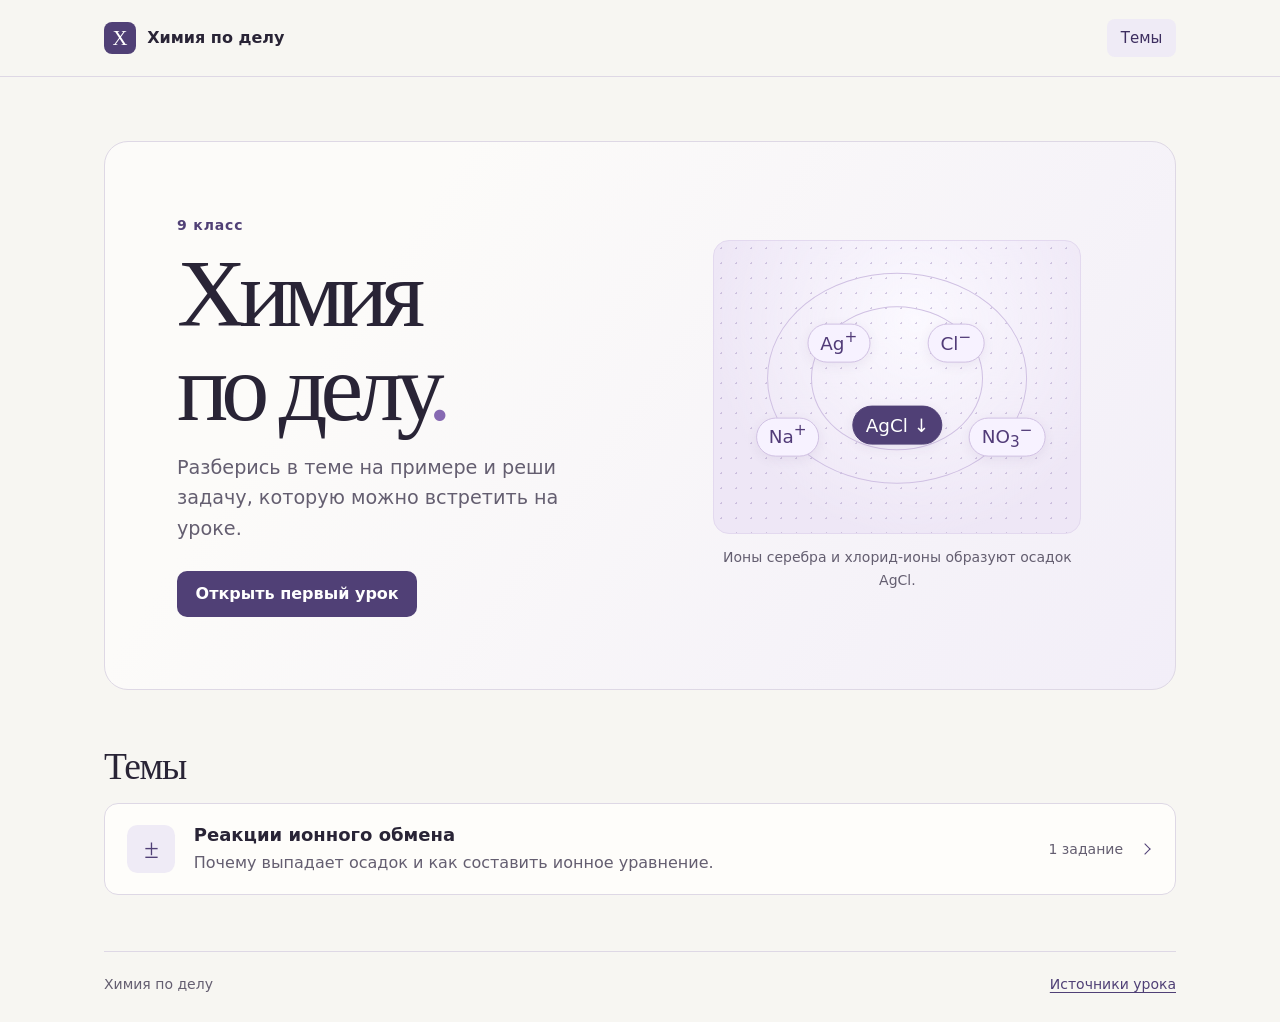
==== index.html @ 4c8f708d "Add chemistry lessons and ion exchange practice" ====
<!doctype html>
<html lang="ru">
<head>
  <meta charset="utf-8">
  <meta name="viewport" content="width=device-width, initial-scale=1">
  <meta name="description" content="Химия для 9 класса. Короткие объяснения и школьные задачи с разбором.">
  <meta name="theme-color" content="#f7f6f2">
  <title>Темы · Химия по делу</title>
  <link rel="stylesheet" href="styles.css">
</head>
<body>
  <a class="skip-link" href="#main">К содержанию</a>
  <header class="site-header">
    <div class="frame header-inner">
      <a class="brand" href="./" aria-label="Химия по делу, главная">
        <span class="brand-mark" aria-hidden="true">Х</span>
        Химия по делу
      </a>
      <nav aria-label="Основная навигация">
        <a class="nav-link" href="./" aria-current="page">Темы</a>
      </nav>
    </div>
  </header>

  <main id="main" class="frame home">
    <section class="hero" aria-labelledby="home-title">
      <div class="hero-copy">
        <p class="eyebrow">9 класс</p>
        <h1 id="home-title">Химия<br>по делу<span class="title-period">.</span></h1>
        <p class="lead">Разберись в теме на примере и реши задачу, которую можно встретить на уроке.</p>
        <a class="button" href="ion-exchange.html">Открыть первый урок</a>
      </div>

      <figure class="hero-figure">
        <div class="ion-diagram" aria-hidden="true">
          <span class="orbit orbit-outer"></span>
          <span class="orbit orbit-inner"></span>
          <span class="diagram-ion ion-silver">Ag<sup>+</sup></span>
          <span class="diagram-ion ion-chloride">Cl<sup>−</sup></span>
          <span class="diagram-ion ion-sodium">Na<sup>+</sup></span>
          <span class="diagram-ion ion-nitrate">NO<sub>3</sub><sup>−</sup></span>
          <span class="diagram-product">AgCl ↓</span>
        </div>
        <figcaption>Ионы серебра и хлорид-ионы образуют осадок AgCl.</figcaption>
      </figure>
    </section>

    <section class="topic-section" aria-labelledby="topics-title">
      <h2 id="topics-title">Темы</h2>
      <ul class="topic-list">
        <li>
          <a class="topic-card" href="ion-exchange.html">
            <span class="topic-symbol" aria-hidden="true">±</span>
            <div class="topic-copy">
              <h3>Реакции ионного обмена</h3>
              <p>Почему выпадает осадок и как составить ионное уравнение.</p>
            </div>
            <span class="topic-meta">1 задание</span>
            <span class="topic-chevron" aria-hidden="true"></span>
          </a>
        </li>
      </ul>
    </section>
  </main>

  <footer class="frame site-footer">
    <span>Химия по делу</span>
    <a href="ion-exchange.html#sources">Источники урока</a>
  </footer>
</body>
</html>
---- styles.css ----
:root {
  color-scheme: light;
  --paper: #f7f6f2;
  --surface: #fefdfa;
  --ink: #292436;
  --muted: #645e70;
  --accent: #504076;
  --accent-dark: #3d2e60;
  --wash: #efebf6;
  --line: #ded8e5;
  --serif: Georgia, 'Times New Roman', serif;
  --sans: 'Segoe UI', system-ui, sans-serif;
}

*, *::before, *::after { box-sizing: border-box; }
[hidden] { display: none !important; }

body {
  margin: 0;
  min-width: 0;
  min-height: 100vh;
  display: flex;
  flex-direction: column;
  color: var(--ink);
  background: var(--paper);
  font: 1rem/1.6 var(--sans);
}

a { color: var(--accent); text-underline-offset: .23em; }
a:hover { color: var(--accent-dark); }
:focus-visible { outline: 2px solid #6a509a; outline-offset: 4px; }
button, input { font: inherit; }
sup, sub { line-height: 0; }
h1, h2, h3, p, figure { margin: 0; }
h1, h2 { font-family: var(--serif); font-weight: 500; line-height: 1.1; }
h2 { font-size: clamp(1.75rem, 4vw, 2.35rem); letter-spacing: -.035em; }
h3 { font-size: 1.125rem; line-height: 1.35; }

.frame { width: min(100% - 3rem, 67rem); margin-inline: auto; }
.skip-link { position: fixed; top: .75rem; left: .75rem; z-index: 2; padding: .5rem .75rem; background: var(--surface); transform: translateY(-200%); }
.skip-link:focus { transform: none; }
.site-header { border-bottom: 1px solid var(--line); }
.header-inner { min-height: 4.75rem; display: flex; align-items: center; justify-content: space-between; gap: 1rem; }
.brand { display: inline-flex; align-items: center; gap: .7rem; font-weight: 650; color: var(--ink); text-decoration: none; }
.brand-mark { display: grid; place-items: center; width: 2rem; height: 2rem; background: var(--accent); color: white; border-radius: .5rem; font: 500 1.3rem/1 var(--serif); }
.nav-link { display: inline-block; padding: .45rem .85rem; border-radius: .5rem; color: var(--muted); font-size: .9375rem; text-decoration: none; }
.nav-link:hover, .nav-link[aria-current] { color: var(--accent-dark); background: var(--wash); }

.home { padding-block: clamp(1.5rem, 5vw, 4rem) 3.5rem; }
.hero {
  display: grid;
  grid-template-columns: minmax(0, 1.08fr) minmax(0, .92fr);
  align-items: center;
  gap: 2rem;
  padding: clamp(2rem, 6vw, 4.5rem);
  border: 1px solid var(--line);
  border-radius: 1.5rem;
  background: linear-gradient(125deg, #fcfbf9 25%, #f2eef8 100%);
}
.eyebrow { color: var(--accent); font-size: .875rem; font-weight: 650; letter-spacing: .06em; }
.hero h1 { margin-block: .65rem 1.1rem; font-size: clamp(3.75rem, 8.3vw, 6rem); line-height: .98; letter-spacing: -.075em; }
.title-period { color: #8669b2; }
.lead { color: var(--muted); font-size: clamp(1.05rem, 2.2vw, 1.2rem); max-width: 35ch; }
.button {
  display: inline-flex;
  align-items: center;
  justify-content: center;
  min-height: 2.875rem;
  padding: .55rem 1.1rem;
  border: 1px solid transparent;
  border-radius: .625rem;
  background: var(--accent);
  color: white;
  font-weight: 650;
  text-decoration: none;
  cursor: pointer;
}
.button:hover { background: var(--accent-dark); color: white; }
.hero .button { margin-top: 1.65rem; }
.hero-figure { width: 100%; max-width: 23rem; justify-self: center; }
.hero-figure figcaption { margin-top: .75rem; color: var(--muted); text-align: center; font-size: .875rem; }
.ion-diagram {
  position: relative;
  isolation: isolate;
  width: 100%;
  aspect-ratio: 1.25;
  overflow: hidden;
  border-radius: 1rem;
  border: 1px solid #e3d9ef;
  background-color: #eee7f6;
  background-image: radial-gradient(#aa98c580 1px, transparent 1px), radial-gradient(ellipse at 55% 27%, #fbf9ff, transparent 72%);
  background-size: 15px 15px, 100% 100%;
}
.orbit { position: absolute; z-index: -1; border: 1px solid #d0c1e3; border-radius: 50%; transform: translate(-50%, -50%); left: 50%; top: 47%; }
.orbit-outer { width: 71%; height: 72%; }
.orbit-inner { width: 47%; height: 49%; }
.diagram-ion, .diagram-product {
  position: absolute;
  transform: translate(-50%, -50%);
  padding: .3em .65em;
  border: 1px solid #d1c1e3;
  border-radius: 99px;
  background: #f7f2ff;
  color: #513b78;
  text-align: center;
  white-space: nowrap;
  font: 500 clamp(.9rem, 2vw, 1.15rem)/1.4 var(--sans);
  box-shadow: 0 3px 12px #4c326c13;
}
.ion-silver { left: 34%; top: 35%; }
.ion-chloride { left: 66%; top: 35%; }
.ion-sodium { left: 20%; top: 67%; }
.ion-nitrate { left: 80%; top: 67%; }
.diagram-product { left: 50%; top: 63%; background: var(--accent); border-color: var(--accent); color: white; }

.topic-section { margin-top: clamp(2rem, 6vw, 3.5rem); }
.topic-list { padding: 0; margin: 1rem 0 0; list-style: none; }
.topic-card {
  display: grid;
  grid-template-columns: auto minmax(0, 1fr) auto auto;
  align-items: center;
  gap: 1.15rem;
  padding: 1.15rem 1.4rem;
  border: 1px solid var(--line);
  border-radius: .875rem;
  background: var(--surface);
  color: var(--ink);
  text-decoration: none;
}
.topic-card:hover { background: #fbf8ff; border-color: #bba8d0; }
.topic-symbol { display: grid; place-items: center; width: 3rem; height: 3rem; border-radius: .65rem; background: var(--wash); color: var(--accent); font: 1.65rem/1 var(--serif); }
.topic-copy p { margin-top: .2rem; color: var(--muted); }
.topic-meta { color: var(--muted); font-size: .875rem; white-space: nowrap; }
.topic-chevron { width: .5rem; height: .5rem; margin-right: .2rem; border-top: 1.5px solid var(--accent); border-right: 1.5px solid var(--accent); transform: rotate(45deg); }
.site-footer { display: flex; justify-content: space-between; gap: .75rem 1.25rem; flex-wrap: wrap; margin-top: auto; padding-block: 1.3rem 1.65rem; border-top: 1px solid var(--line); font-size: .875rem; color: var(--muted); }

.lesson { max-width: 49rem; padding-block: clamp(2rem, 6vw, 4.5rem) 3.75rem; }
.lesson-hero { padding-bottom: 1.6rem; border-bottom: 1px solid var(--line); }
.lesson-hero h1 { margin-block: .65rem .8rem; font-size: clamp(2.5rem, 6vw, 4.15rem); letter-spacing: -.058em; }
.lesson-hero .lead { max-width: 48ch; }
.lesson-links { display: flex; flex-wrap: wrap; gap: .55rem; margin-top: 1.35rem; }
.lesson-links a { padding: .35rem .7rem; border: 1px solid var(--line); border-radius: .45rem; background: var(--surface); font-size: .875rem; text-decoration: none; }
.lesson-links a:hover { background: var(--wash); }
.lesson-section { margin-top: 2.7rem; scroll-margin-top: 1.5rem; }
.lesson-section > p { margin-top: .8rem; }
.worked-example { margin-top: 1.25rem; padding: clamp(1rem, 4vw, 1.65rem); background: var(--surface); border: 1px solid var(--line); border-radius: .95rem; }
.worked-example > p { margin-top: .4rem; }
.equation-steps { margin: 1.1rem 0 0; padding-left: 1.45rem; }
.equation-steps li + li { margin-top: .85rem; }
.equation-steps li::marker { color: var(--accent); font-weight: 650; }
.equation { margin: .35rem 0; padding: .4rem .65rem; border-radius: .35rem; background: var(--wash); color: var(--accent-dark); font-family: var(--sans); font-weight: 600; }
.takeaway { padding: .65rem .85rem; border-left: 3px solid #9e86c2; background: #f2edf7; }
.observations { display: grid; grid-template-columns: repeat(2, minmax(0, 1fr)); gap: .75rem; margin: 1.25rem 0; }
.observations div { padding: .95rem; border: 1px solid var(--line); border-radius: .75rem; background: var(--surface); }
.observations dt { display: flex; align-items: center; gap: .55rem; font-weight: 650; }
.observations dd { margin: .25rem 0 0; color: var(--muted); }
.sample { width: .7rem; height: 1rem; border: 1px solid #7c6797; border-radius: .12rem .12rem .3rem .3rem; }
.sample.cloudy { background: linear-gradient(#fcf9ff 45%, #bba9d7 45%); }
.sample.clear { background: #fcf9ff; }
.disclosure { border: 1px solid var(--line); border-radius: .7rem; background: var(--surface); }
.disclosure summary { padding: .7rem .9rem; color: var(--accent-dark); font-weight: 650; cursor: pointer; }
.disclosure summary:hover { background: var(--wash); border-radius: .65rem; }
.hint > p { padding: 0 .9rem .9rem; }
.exercise { margin-top: 1.55rem; }
.exercise fieldset { min-inline-size: 0; padding: 0; border: 0; margin: 0 0 1.25rem; }
.exercise legend { padding: 0; margin-bottom: .55rem; font-weight: 650; }
.option { display: flex; align-items: baseline; gap: .7rem; min-height: 2.75rem; padding: .5rem .7rem; margin-bottom: .35rem; border-radius: .5rem; border: 1px solid var(--line); background: var(--surface); cursor: pointer; }
.option:hover, .option:has(:checked) { border-color: #a58fbe; background: #f2edf8; }
.option input { flex: none; margin: 0; accent-color: var(--accent); }
.field-feedback { margin-top: .35rem; color: #805022; }
.field-feedback.is-right, .result.is-right { color: #2f624c; }
.exercise-actions { display: flex; flex-wrap: wrap; gap: .5rem; }
.button-quiet { background: transparent; color: var(--accent); border-color: var(--line); }
.button-quiet:hover { background: var(--wash); color: var(--accent-dark); }
.result { margin-top: .45rem; font-weight: 650; }
.lesson-section > .notebook { margin-top: 1.35rem; }
.solution { margin-top: .75rem; }
.solution-body { padding: 0 .9rem 1rem; }
.solution-equations { margin-block: .8rem; }
.solution-equations dt { font-weight: 650; }
.solution-equations dd { margin-left: 0; }
.solution-equations s { color: var(--muted); }
.sources ul { padding-left: 1.25rem; }
.sources li { margin-bottom: .65rem; }
.sources li span { display: block; color: var(--muted); font-size: .9375rem; }

@media (max-width: 43rem) {
  .frame { width: calc(100% - 2rem); }
  .header-inner { min-height: 4rem; }
  .hero { grid-template-columns: 1fr; gap: 1.65rem; }
  .hero-figure { justify-self: start; }
  .ion-diagram { aspect-ratio: 1.75; }
  .topic-card { grid-template-columns: auto minmax(0, 1fr) auto; gap: .75rem; padding: .85rem; }
  .topic-meta { grid-column: 2; grid-row: 2; }
  .topic-chevron { grid-column: 3; grid-row: 1 / 3; }
}

@media (max-width: 24rem) {
  .hero { padding: 1.25rem; }
  .hero h1 { font-size: 3.3rem; }
  .observations { grid-template-columns: 1fr; }
}
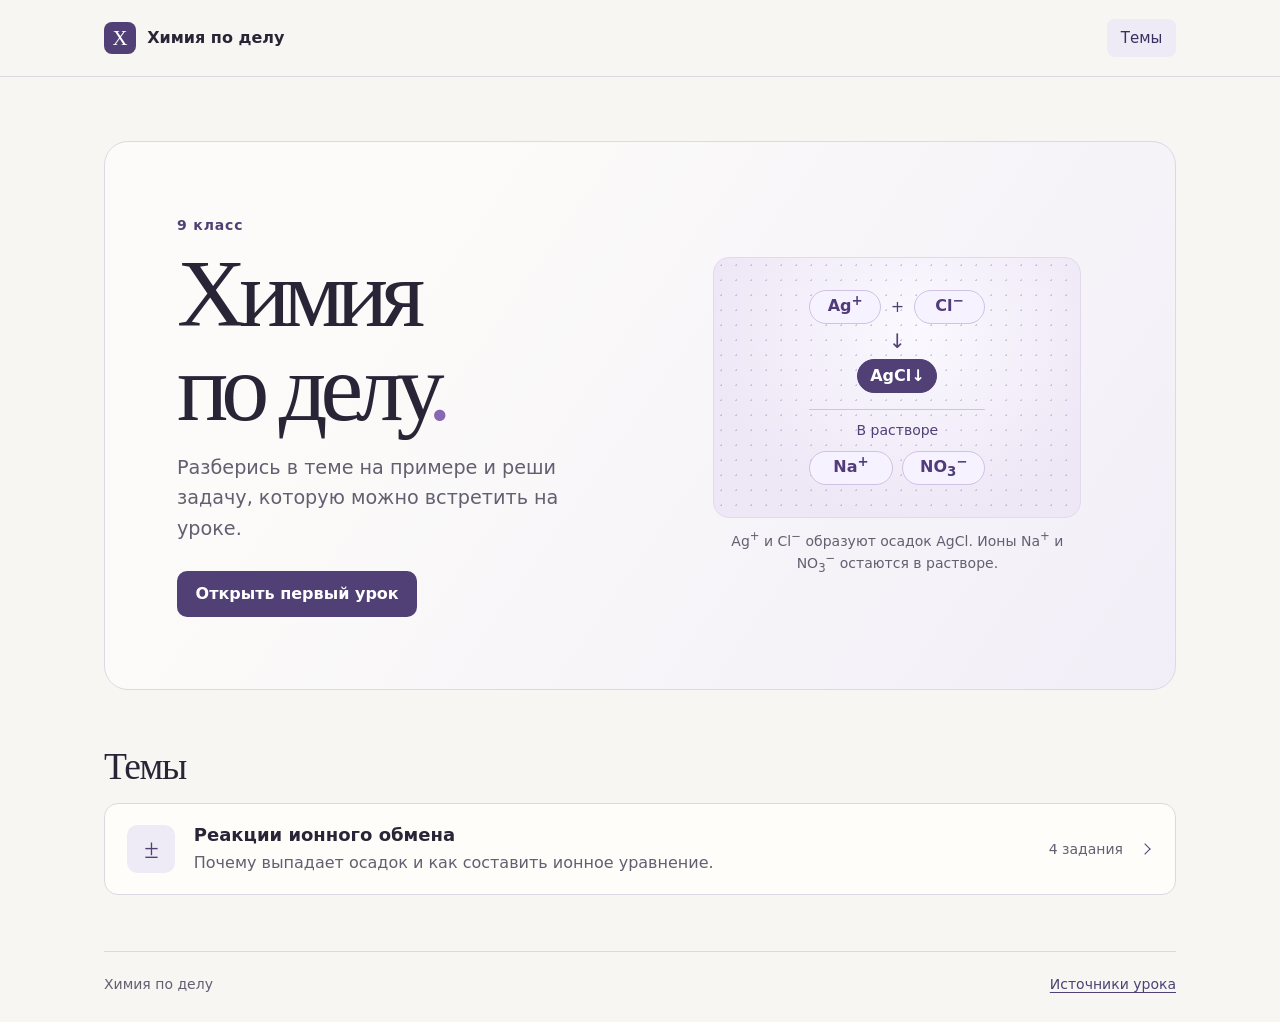
==== commit 5bdac5d9: "Align ion diagram and expand reaction practice" ====
--- a/index.html
+++ b/index.html
@@ -6,7 +6,7 @@
   <meta name="description" content="Химия для 9 класса. Короткие объяснения и школьные задачи с разбором.">
   <meta name="theme-color" content="#f7f6f2">
   <title>Темы · Химия по делу</title>
-  <link rel="stylesheet" href="styles.css">
+  <link rel="stylesheet" href="styles.css?v=2">
 </head>
 <body>
   <a class="skip-link" href="#main">К содержанию</a>
@@ -33,15 +33,20 @@
 
       <figure class="hero-figure">
         <div class="ion-diagram" aria-hidden="true">
-          <span class="orbit orbit-outer"></span>
-          <span class="orbit orbit-inner"></span>
-          <span class="diagram-ion ion-silver">Ag<sup>+</sup></span>
-          <span class="diagram-ion ion-chloride">Cl<sup>−</sup></span>
-          <span class="diagram-ion ion-sodium">Na<sup>+</sup></span>
-          <span class="diagram-ion ion-nitrate">NO<sub>3</sub><sup>−</sup></span>
-          <span class="diagram-product">AgCl ↓</span>
+          <div class="diagram-reactants">
+            <span class="diagram-ion">Ag<sup>+</sup></span>
+            <span>+</span>
+            <span class="diagram-ion">Cl<sup>−</sup></span>
+          </div>
+          <span class="diagram-arrow">↓</span>
+          <span class="diagram-product">AgCl↓</span>
+          <div class="diagram-spectators">
+            <span>В растворе</span>
+            <span class="diagram-ion">Na<sup>+</sup></span>
+            <span class="diagram-ion">NO<sub>3</sub><sup>−</sup></span>
+          </div>
         </div>
-        <figcaption>Ионы серебра и хлорид-ионы образуют осадок AgCl.</figcaption>
+        <figcaption>Ag<sup>+</sup> и Cl<sup>−</sup> образуют осадок AgCl. Ионы Na<sup>+</sup> и NO<sub>3</sub><sup>−</sup> остаются в растворе.</figcaption>
       </figure>
     </section>
 
@@ -55,7 +60,7 @@
               <h3>Реакции ионного обмена</h3>
               <p>Почему выпадает осадок и как составить ионное уравнение.</p>
             </div>
-            <span class="topic-meta">1 задание</span>
+            <span class="topic-meta">4 задания</span>
             <span class="topic-chevron" aria-hidden="true"></span>
           </a>
         </li>
--- a/styles.css
+++ b/styles.css
@@ -80,38 +80,40 @@
 .hero-figure { width: 100%; max-width: 23rem; justify-self: center; }
 .hero-figure figcaption { margin-top: .75rem; color: var(--muted); text-align: center; font-size: .875rem; }
 .ion-diagram {
-  position: relative;
-  isolation: isolate;
-  width: 100%;
-  aspect-ratio: 1.25;
-  overflow: hidden;
+  display: grid;
+  justify-items: center;
+  gap: .35rem;
+  padding: clamp(1rem, 3.5vw, 2rem) 1rem;
   border-radius: 1rem;
   border: 1px solid #e3d9ef;
   background-color: #eee7f6;
   background-image: radial-gradient(#aa98c580 1px, transparent 1px), radial-gradient(ellipse at 55% 27%, #fbf9ff, transparent 72%);
   background-size: 15px 15px, 100% 100%;
 }
-.orbit { position: absolute; z-index: -1; border: 1px solid #d0c1e3; border-radius: 50%; transform: translate(-50%, -50%); left: 50%; top: 47%; }
-.orbit-outer { width: 71%; height: 72%; }
-.orbit-inner { width: 47%; height: 49%; }
+.diagram-reactants, .diagram-spectators {
+  display: grid;
+  align-items: center;
+  grid-template-columns: repeat(2, minmax(0, 1fr));
+  gap: .6rem;
+  width: min(100%, 11rem);
+  text-align: center;
+  color: var(--accent);
+}
+.diagram-reactants { grid-template-columns: minmax(0, 1fr) auto minmax(0, 1fr); }
+.diagram-arrow { color: var(--accent); font-size: 1.25rem; line-height: 1.2; }
 .diagram-ion, .diagram-product {
-  position: absolute;
-  transform: translate(-50%, -50%);
-  padding: .3em .65em;
+  padding: .3em .5em;
   border: 1px solid #d1c1e3;
   border-radius: 99px;
   background: #f7f2ff;
   color: #513b78;
   text-align: center;
   white-space: nowrap;
-  font: 500 clamp(.9rem, 2vw, 1.15rem)/1.4 var(--sans);
-  box-shadow: 0 3px 12px #4c326c13;
-}
-.ion-silver { left: 34%; top: 35%; }
-.ion-chloride { left: 66%; top: 35%; }
-.ion-sodium { left: 20%; top: 67%; }
-.ion-nitrate { left: 80%; top: 67%; }
-.diagram-product { left: 50%; top: 63%; background: var(--accent); border-color: var(--accent); color: white; }
+  font: 600 1rem/1.4 var(--sans);
+}
+.diagram-product { min-width: 5rem; background: var(--accent); border-color: var(--accent); color: white; }
+.diagram-spectators { margin-top: .65rem; padding-top: .55rem; border-top: 1px solid #d1c1e3; }
+.diagram-spectators > :first-child { grid-column: 1 / -1; font-size: .875rem; }
 
 .topic-section { margin-top: clamp(2rem, 6vw, 3.5rem); }
 .topic-list { padding: 0; margin: 1rem 0 0; list-style: none; }
@@ -142,7 +144,11 @@
 .lesson-links a { padding: .35rem .7rem; border: 1px solid var(--line); border-radius: .45rem; background: var(--surface); font-size: .875rem; text-decoration: none; }
 .lesson-links a:hover { background: var(--wash); }
 .lesson-section { margin-top: 2.7rem; scroll-margin-top: 1.5rem; }
-.lesson-section > p { margin-top: .8rem; }
+.lesson-section > p, .practice-task > p { margin-top: .8rem; }
+.practice-task { margin-top: 1.6rem; padding-top: 1.4rem; border-top: 1px solid var(--line); scroll-margin-top: 1.5rem; }
+.practice-task + .practice-task { margin-top: 2.5rem; }
+.practice-task h3 { font: 500 clamp(1.4rem, 4vw, 1.85rem)/1.2 var(--serif); letter-spacing: -.02em; }
+.practice-task > .hint { margin-top: 1rem; }
 .worked-example { margin-top: 1.25rem; padding: clamp(1rem, 4vw, 1.65rem); background: var(--surface); border: 1px solid var(--line); border-radius: .95rem; }
 .worked-example > p { margin-top: .4rem; }
 .equation-steps { margin: 1.1rem 0 0; padding-left: 1.45rem; }
@@ -167,13 +173,15 @@
 .option { display: flex; align-items: baseline; gap: .7rem; min-height: 2.75rem; padding: .5rem .7rem; margin-bottom: .35rem; border-radius: .5rem; border: 1px solid var(--line); background: var(--surface); cursor: pointer; }
 .option:hover, .option:has(:checked) { border-color: #a58fbe; background: #f2edf8; }
 .option input { flex: none; margin: 0; accent-color: var(--accent); }
+.coefficient { display: inline-flex; align-items: center; gap: .6rem; margin-top: .4rem; }
+.coefficient input { width: 4rem; min-height: 2.75rem; padding: .4rem .55rem; border: 1px solid #a58fbe; border-radius: .5rem; background: var(--surface); color: var(--ink); }
 .field-feedback { margin-top: .35rem; color: #805022; }
 .field-feedback.is-right, .result.is-right { color: #2f624c; }
 .exercise-actions { display: flex; flex-wrap: wrap; gap: .5rem; }
 .button-quiet { background: transparent; color: var(--accent); border-color: var(--line); }
 .button-quiet:hover { background: var(--wash); color: var(--accent-dark); }
 .result { margin-top: .45rem; font-weight: 650; }
-.lesson-section > .notebook { margin-top: 1.35rem; }
+.practice-task > .notebook { margin-top: 1.35rem; }
 .solution { margin-top: .75rem; }
 .solution-body { padding: 0 .9rem 1rem; }
 .solution-equations { margin-block: .8rem; }
@@ -189,7 +197,6 @@
   .header-inner { min-height: 4rem; }
   .hero { grid-template-columns: 1fr; gap: 1.65rem; }
   .hero-figure { justify-self: start; }
-  .ion-diagram { aspect-ratio: 1.75; }
   .topic-card { grid-template-columns: auto minmax(0, 1fr) auto; gap: .75rem; padding: .85rem; }
   .topic-meta { grid-column: 2; grid-row: 2; }
   .topic-chevron { grid-column: 3; grid-row: 1 / 3; }
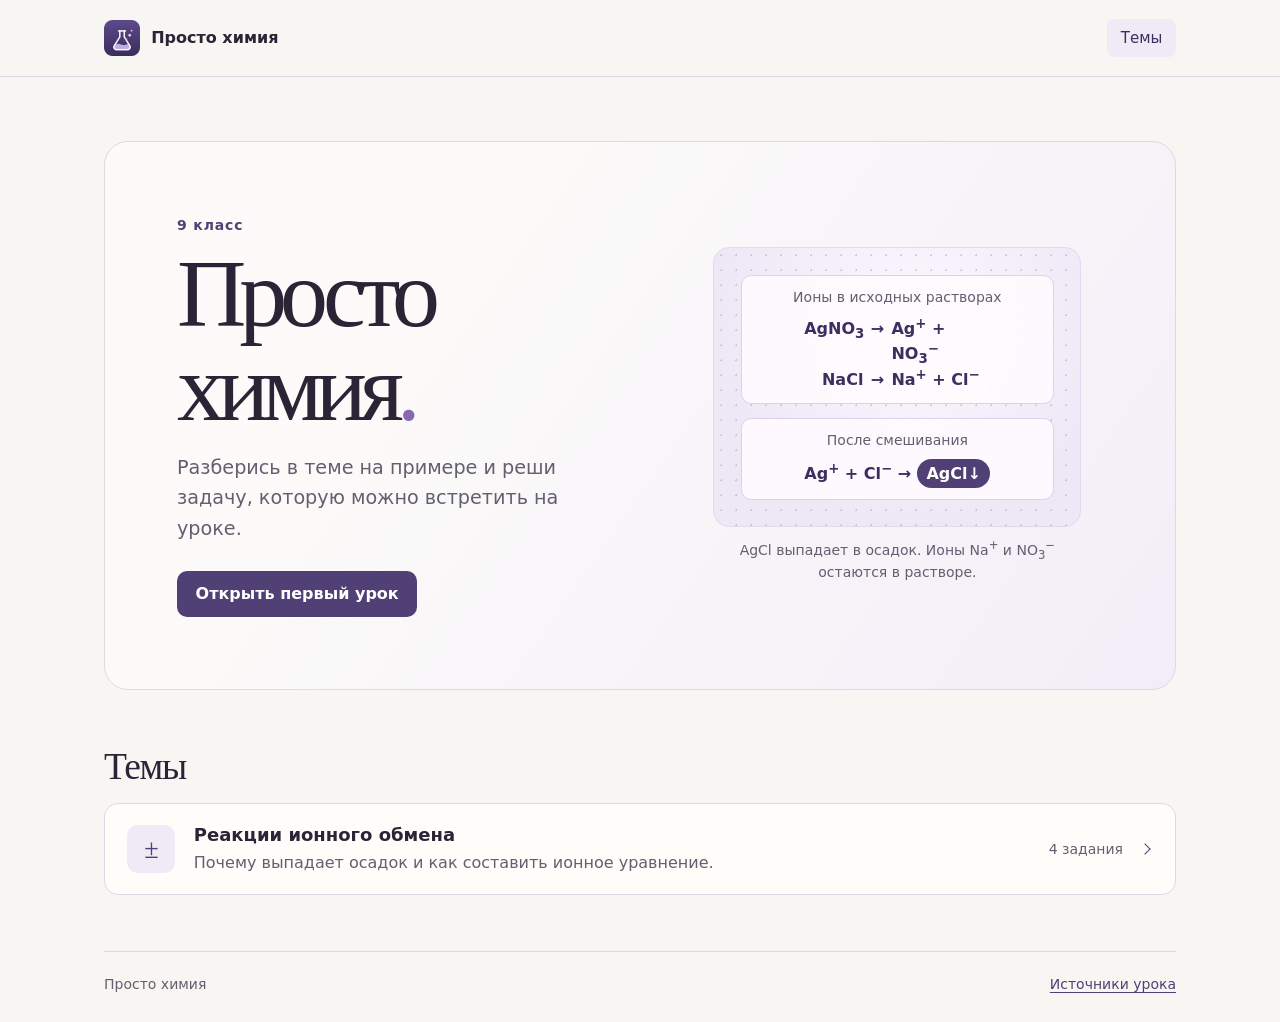
==== commit 974083b1: "Clarify ion origins and refresh site identity" ====
--- a/index.html
+++ b/index.html
@@ -5,16 +5,17 @@
   <meta name="viewport" content="width=device-width, initial-scale=1">
   <meta name="description" content="Химия для 9 класса. Короткие объяснения и школьные задачи с разбором.">
   <meta name="theme-color" content="#f7f6f2">
-  <title>Темы · Химия по делу</title>
-  <link rel="stylesheet" href="styles.css?v=2">
+  <title>Просто химия · Темы для 9 класса</title>
+  <link rel="icon" type="image/png" href="logo.png">
+  <link rel="stylesheet" href="styles.css?v=3">
 </head>
 <body>
   <a class="skip-link" href="#main">К содержанию</a>
   <header class="site-header">
     <div class="frame header-inner">
-      <a class="brand" href="./" aria-label="Химия по делу, главная">
-        <span class="brand-mark" aria-hidden="true">Х</span>
-        Химия по делу
+      <a class="brand" href="./" aria-label="Просто химия, главная">
+        <img class="brand-mark" src="logo.png" width="36" height="36" alt="">
+        Просто химия
       </a>
       <nav aria-label="Основная навигация">
         <a class="nav-link" href="./" aria-current="page">Темы</a>
@@ -26,27 +27,26 @@
     <section class="hero" aria-labelledby="home-title">
       <div class="hero-copy">
         <p class="eyebrow">9 класс</p>
-        <h1 id="home-title">Химия<br>по делу<span class="title-period">.</span></h1>
+        <h1 id="home-title">Просто<br>химия<span class="title-period">.</span></h1>
         <p class="lead">Разберись в теме на примере и реши задачу, которую можно встретить на уроке.</p>
         <a class="button" href="ion-exchange.html">Открыть первый урок</a>
       </div>
 
       <figure class="hero-figure">
-        <div class="ion-diagram" aria-hidden="true">
-          <div class="diagram-reactants">
-            <span class="diagram-ion">Ag<sup>+</sup></span>
-            <span>+</span>
-            <span class="diagram-ion">Cl<sup>−</sup></span>
+        <div class="ion-diagram">
+          <div class="diagram-block">
+            <p class="diagram-label">Ионы в исходных растворах</p>
+            <div class="diagram-equations">
+              <p class="diagram-equation"><strong>AgNO<sub>3</sub></strong><span>→</span><span>Ag<sup>+</sup> + NO<sub>3</sub><sup>−</sup></span></p>
+              <p class="diagram-equation"><strong>NaCl</strong><span>→</span><span>Na<sup>+</sup> + Cl<sup>−</sup></span></p>
+            </div>
           </div>
-          <span class="diagram-arrow">↓</span>
-          <span class="diagram-product">AgCl↓</span>
-          <div class="diagram-spectators">
-            <span>В растворе</span>
-            <span class="diagram-ion">Na<sup>+</sup></span>
-            <span class="diagram-ion">NO<sub>3</sub><sup>−</sup></span>
+          <div class="diagram-block">
+            <p class="diagram-label">После смешивания</p>
+            <p class="diagram-reaction">Ag<sup>+</sup> + Cl<sup>−</sup> → <strong class="diagram-product">AgCl↓</strong></p>
           </div>
         </div>
-        <figcaption>Ag<sup>+</sup> и Cl<sup>−</sup> образуют осадок AgCl. Ионы Na<sup>+</sup> и NO<sub>3</sub><sup>−</sup> остаются в растворе.</figcaption>
+        <figcaption>AgCl выпадает в осадок. Ионы Na<sup>+</sup> и NO<sub>3</sub><sup>−</sup> остаются в растворе.</figcaption>
       </figure>
     </section>
 
@@ -69,7 +69,7 @@
   </main>
 
   <footer class="frame site-footer">
-    <span>Химия по делу</span>
+    <span>Просто химия</span>
     <a href="ion-exchange.html#sources">Источники урока</a>
   </footer>
 </body>
--- a/styles.css
+++ b/styles.css
@@ -42,7 +42,7 @@
 .site-header { border-bottom: 1px solid var(--line); }
 .header-inner { min-height: 4.75rem; display: flex; align-items: center; justify-content: space-between; gap: 1rem; }
 .brand { display: inline-flex; align-items: center; gap: .7rem; font-weight: 650; color: var(--ink); text-decoration: none; }
-.brand-mark { display: grid; place-items: center; width: 2rem; height: 2rem; background: var(--accent); color: white; border-radius: .5rem; font: 500 1.3rem/1 var(--serif); }
+.brand-mark { display: block; width: 2.25rem; height: 2.25rem; flex: none; }
 .nav-link { display: inline-block; padding: .45rem .85rem; border-radius: .5rem; color: var(--muted); font-size: .9375rem; text-decoration: none; }
 .nav-link:hover, .nav-link[aria-current] { color: var(--accent-dark); background: var(--wash); }
 
@@ -81,39 +81,37 @@
 .hero-figure figcaption { margin-top: .75rem; color: var(--muted); text-align: center; font-size: .875rem; }
 .ion-diagram {
   display: grid;
-  justify-items: center;
-  gap: .35rem;
-  padding: clamp(1rem, 3.5vw, 2rem) 1rem;
+  gap: .875rem;
+  padding: clamp(.85rem, 3vw, 1.65rem);
   border-radius: 1rem;
   border: 1px solid #e3d9ef;
   background-color: #eee7f6;
   background-image: radial-gradient(#aa98c580 1px, transparent 1px), radial-gradient(ellipse at 55% 27%, #fbf9ff, transparent 72%);
   background-size: 15px 15px, 100% 100%;
 }
-.diagram-reactants, .diagram-spectators {
-  display: grid;
-  align-items: center;
-  grid-template-columns: repeat(2, minmax(0, 1fr));
-  gap: .6rem;
-  width: min(100%, 11rem);
+.diagram-block {
+  display: grid;
+  justify-items: center;
+  gap: .45rem;
+  padding: .65rem .5rem;
+  border-radius: .65rem;
+  border: 1px solid #dcd0eb;
+  background: #fffcffdd;
   text-align: center;
-  color: var(--accent);
-}
-.diagram-reactants { grid-template-columns: minmax(0, 1fr) auto minmax(0, 1fr); }
-.diagram-arrow { color: var(--accent); font-size: 1.25rem; line-height: 1.2; }
-.diagram-ion, .diagram-product {
-  padding: .3em .5em;
-  border: 1px solid #d1c1e3;
+}
+.diagram-label { color: var(--muted); font-size: .875rem; }
+.diagram-equation { display: grid; grid-template-columns: 3.7rem 1.25rem 6.2rem; align-items: baseline; gap: .25rem; text-align: left; }
+.diagram-equation strong { text-align: right; }
+.diagram-equation > :nth-child(2) { text-align: center; }
+.diagram-equation, .diagram-reaction { color: var(--accent-dark); font-weight: 600; }
+.diagram-product {
+  display: inline-block;
+  padding: .12em .6em;
   border-radius: 99px;
-  background: #f7f2ff;
-  color: #513b78;
-  text-align: center;
+  background: var(--accent);
+  color: white;
   white-space: nowrap;
-  font: 600 1rem/1.4 var(--sans);
-}
-.diagram-product { min-width: 5rem; background: var(--accent); border-color: var(--accent); color: white; }
-.diagram-spectators { margin-top: .65rem; padding-top: .55rem; border-top: 1px solid #d1c1e3; }
-.diagram-spectators > :first-child { grid-column: 1 / -1; font-size: .875rem; }
+}
 
 .topic-section { margin-top: clamp(2rem, 6vw, 3.5rem); }
 .topic-list { padding: 0; margin: 1rem 0 0; list-style: none; }
